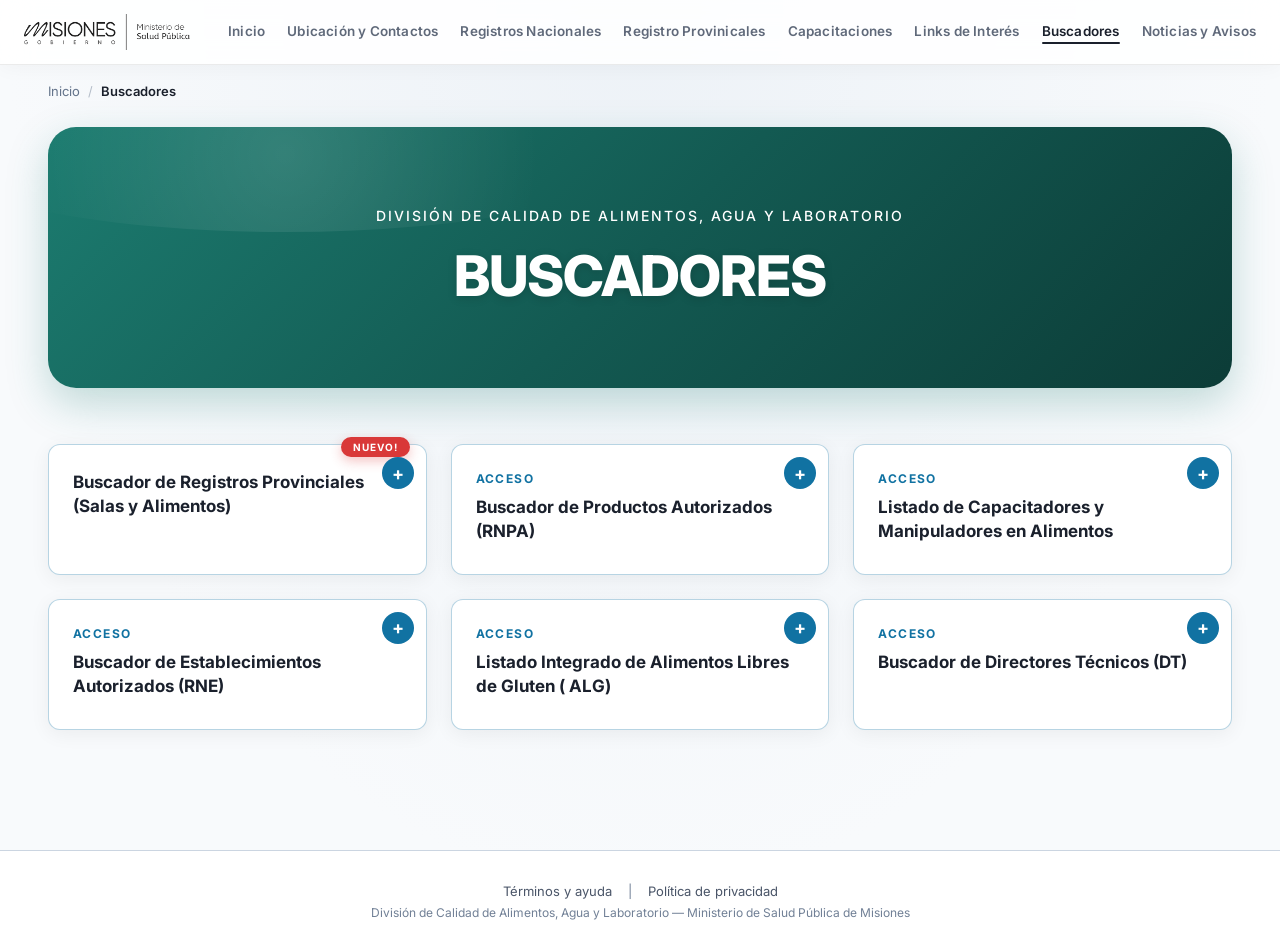
==== buscadores.html @ fe6b6f1d "Add files via upload" ====
<!DOCTYPE html>
<html lang="es">
<head>
<meta charset="UTF-8">
<meta name="viewport" content="width=device-width, initial-scale=1.0">
<title>Buscadores</title>
<meta name="description" content="División de Calidad de Alimentos, Agua y Laboratorio - Ministerio de Salud Pública de Misiones. Portal de información y descarga de instructivos.">
<link rel="preconnect" href="https://fonts.googleapis.com">
<link rel="preconnect" href="https://fonts.gstatic.com" crossorigin>
<link href="https://fonts.googleapis.com/css2?family=Inter:wght@400;500;600;700;800&display=swap" rel="stylesheet">
<link rel="stylesheet" href="style.css">

</head>
<body>
<div class="app-container">
</div>
  <header class="site-header">
    <div class="header-inner">
      <a href="index.html" class="logo-lockup" aria-label="Ir al inicio">
        <img src="logo.png" alt="Misiones Gobierno | Ministerio de Salud Pública">
      </a>
      <nav class="main-nav" aria-label="Navegación principal">
        <a href="index.html">Inicio</a>
        <a href="ubicacion-y-contactos.html">Ubicación y Contactos</a>
        <a href="rne-y-rnpa.html">Registros Nacionales</a>
        <a href="registro-de-artesanales.html">Registro Provinicales</a>
        <a href="capacitaciones.html">Capacitaciones</a>
        <a href="links-de-interes.html">Links de Interés</a>
        <a href="buscadores.html" aria-current="page">Buscadores</a>
        <a href="noticias-y-avisos.html">Noticias y Avisos</a>
      </nav>
    </div>
  </header>
<main>

  <div class="app-container">
    <nav class="breadcrumbs" aria-label="Breadcrumb">
      <a href="index.html">Inicio</a><span class="sep">/</span><span class="current">Buscadores</span>
    </nav>
  </div>
  <div class="app-container">
    <div class="hero hero-teal reveal">
      <p class="hero-eyebrow line3">DIVISIÓN DE CALIDAD DE ALIMENTOS, AGUA Y LABORATORIO</p>
      <h1 class="hero-title">BUSCADORES</h1>
    </div>
    <section class="section">
      <div class="buscadores-grid">
        <a href="https://salud.misiones.gob.ar/si-fe-ga/" target="_blank" rel="noopener noreferrer" class="plus-card cyan reveal">
          <span class="badge-new">Nuevo!</span>
          <span class="plus-circle">+</span>
          <p class="plus-title">Buscador de Registros Provinciales (Salas y Alimentos)</p>
        </a>
        <a href="https://inal.sifega.anmat.gob.ar/consultadealimentos/" target="_blank" rel="noopener noreferrer" class="plus-card cyan reveal">
          <p class="plus-eyebrow">Acceso</p>
          <span class="plus-circle">+</span>
          <p class="plus-title">Buscador de Productos Autorizados (RNPA)</p>
        </a>
        <a href="https://www.argentina.gob.ar/anmat/regulados/alimentos/sifega/busqueda-publica/manipuladores-y-capacitadores-en-manipulacion" target="_blank" rel="noopener noreferrer" class="plus-card cyan reveal">
          <p class="plus-eyebrow">Acceso</p>
          <span class="plus-circle">+</span>
          <p class="plus-title">Listado de Capacitadores y Manipuladores en Alimentos</p>
        </a>
        <a href="http://inal.sifega.anmat.gov.ar/consultadeRegistro/" target="_blank" rel="noopener noreferrer" class="plus-card cyan reveal">
          <p class="plus-eyebrow">Acceso</p>
          <span class="plus-circle">+</span>
          <p class="plus-title">Buscador de Establecimientos Autorizados (RNE)</p>
        </a>
        <a href="https://listadoalg.anmat.gob.ar/Home" target="_blank" rel="noopener noreferrer" class="plus-card cyan reveal">
          <p class="plus-eyebrow">Acceso</p>
          <span class="plus-circle">+</span>
          <p class="plus-title">Listado Integrado de Alimentos Libres de Gluten ( ALG)</p>
        </a>
        <a href="https://www.argentina.gob.ar/anmat/regulados/alimentos/sifega/busqueda-publica/directores-tecnicos" target="_blank" rel="noopener noreferrer" class="plus-card cyan reveal">
          <p class="plus-eyebrow">Acceso</p>
          <span class="plus-circle">+</span>
          <p class="plus-title">Buscador de Directores Técnicos (DT)</p>
        </a>
      </div>
    </section>

  </div>
</main>
  <footer class="site-footer">
    <div class="app-container footer-links">
      <a href="#" class="link-interactive">Términos y ayuda</a>
      <span class="separator">|</span>
      <a href="#" class="link-interactive">Política de privacidad</a>
      <div class="footer-canva">División de Calidad de Alimentos, Agua y Laboratorio &mdash; Ministerio de Salud Pública de Misiones</div>
    </div>
  </footer>
<script src="main.js"></script>
</body>
</html>
---- style.css ----
/* =========================================================
   DIVISIÓN DE CALIDAD DE ALIMENTOS, AGUA Y LABORATORIO
   Ministerio de Salud Pública - Misiones
   ========================================================= */

:root {
  --bg-primary: #F8FAFC;
  --bg-secondary: #EDF2F7;
  --bg-card: #FFFFFF;
  --bg-card-hover: #F1F5F9;
  --bg-input: #E2E8F0;

  --accent-gold: #B38600;
  --accent-gold-dark: #8C6900;
  --accent-gold-glow: rgba(179, 134, 0, 0.2);

  --accent-purple: #6B3BA7;
  --accent-purple-dark: #522B82;
  --accent-purple-glow: rgba(107, 59, 167, 0.2);

  --accent-orange: #D96B00;
  --accent-orange-dark: #B35400;
  --accent-orange-glow: rgba(217, 107, 0, 0.2);

  --accent-green: #1E8E53;
  --accent-green-dark: #156B3E;
  --accent-green-glow: rgba(30, 142, 83, 0.2);

  --accent-teal: #1C7C70;
  --accent-teal-dark: #135A52;
  --accent-teal-glow: rgba(28, 124, 112, 0.2);

  --accent-cyan: #1172A2;
  --accent-cyan-dark: #0C5276;
  --accent-cyan-glow: rgba(17, 114, 162, 0.2);

  --text-primary: #1A202C;
  --text-secondary: #4A5568;
  --text-tertiary: #64748B;
  --text-muted: #718096;
  --text-white: #FFFFFF;

  --border-color: #CBD5E1;
  --border-light: rgba(0, 0, 0, 0.08);

  --shadow-card: 0 4px 20px rgba(0, 0, 0, 0.06);
  --shadow-card-hover: 0 12px 32px rgba(0, 0, 0, 0.12);
  --shadow-glow-gold: 0 0 30px rgba(179, 134, 0, 0.12);
  --shadow-glow-purple: 0 0 30px rgba(107, 59, 167, 0.12);
  --shadow-glow-teal: 0 0 30px rgba(28, 124, 112, 0.12);

  --radius-sm: 6px;
  --radius-md: 12px;
  --radius-lg: 20px;
  --radius-xl: 28px;
  --radius-full: 9999px;

  --transition-fast: 0.2s cubic-bezier(0.4, 0, 0.2, 1);
  --transition-base: 0.35s cubic-bezier(0.4, 0, 0.2, 1);
  --transition-slow: 0.6s cubic-bezier(0.4, 0, 0.2, 1);
  --transition-bounce: 0.5s cubic-bezier(0.34, 1.56, 0.64, 1);

  --font-primary: 'Inter', -apple-system, BlinkMacSystemFont, 'Segoe UI', Roboto, sans-serif;
  --font-mono: 'JetBrains Mono', 'Fira Code', monospace;
}

* { box-sizing: border-box; }

html { scroll-behavior: smooth; }

body {
  margin: 0;
  font-family: var(--font-primary);
  color: var(--text-primary);
  background-color: var(--bg-primary);
  background-image:
    radial-gradient(ellipse at 50% 0%, #EDF2F7 0%, #F8FAFC 70%),
    radial-gradient(circle, rgba(0, 0, 0, 0.04) 1px, transparent 1px);
  background-size: auto, 40px 40px;
  background-attachment: fixed, fixed;
  min-height: 100vh;
  -webkit-font-smoothing: antialiased;
}

a { color: inherit; }
img { max-width: 100%; display: block; }
ul { list-style: none; margin: 0; padding: 0; }

.app-container {
  max-width: 1280px;
  margin: 0 auto;
  padding: 0 24px;
}
@media (min-width: 1024px) {
  .app-container { padding: 0 48px; }
}

:focus-visible {
  outline: 2px solid var(--accent-gold);
  outline-offset: 2px;
}

@media (prefers-reduced-motion: reduce) {
  * {
    animation-duration: 0.01ms !important;
    animation-iteration-count: 1 !important;
    transition-duration: 0.01ms !important;
    scroll-behavior: auto !important;
  }
}

/* =========================================================
   HEADER
   ========================================================= */
.site-header {
  position: sticky;
  top: 0;
  z-index: 1000;
  background: rgba(255, 255, 255, 0.88);
  backdrop-filter: blur(12px);
  -webkit-backdrop-filter: blur(12px);
  border-bottom: 1px solid rgba(0, 0, 0, 0.08);
  box-shadow: 0 2px 20px rgba(0, 0, 0, 0.04);
  transition: background var(--transition-base), box-shadow var(--transition-base);
}
.site-header.is-scrolled {
  background: rgba(255, 255, 255, 0.98);
  box-shadow: 0 4px 24px rgba(0, 0, 0, 0.08);
}
.header-inner {
  display: flex;
  flex-wrap: wrap;
  align-items: center;
  justify-content: space-between;
  gap: 10px 28px;
  max-width: 1280px;
  margin: 0 auto;
  padding: 14px 24px;
}
.logo-lockup {
  display: flex;
  align-items: center;
  gap: 16px;
  flex-shrink: 0;
}
.logo-lockup img {
  height: 36px;
  width: auto;
  filter: none;
}
@media (max-width: 640px) {
  .logo-lockup img { height: 28px; }
  .header-inner { padding: 12px 20px; }
}
.logo-divider {
  width: 1px;
  height: 32px;
  background: rgba(0, 0, 0, 0.15);
}

.main-nav {
  display: flex;
  flex-wrap: wrap;
  gap: 8px 22px;
  justify-content: flex-end;
  flex: 1 1 auto;
}
@media (max-width: 900px) {
  .main-nav { justify-content: flex-start; gap: 6px 16px; }
}
.main-nav a {
  font-size: 13.5px;
  font-weight: 600;
  color: var(--text-secondary);
  text-decoration: none;
  letter-spacing: 0.2px;
  white-space: nowrap;
  position: relative;
  padding-bottom: 3px;
  transition: opacity var(--transition-fast), color var(--transition-fast);
  opacity: 0.88;
}
.main-nav a::after {
  content: '';
  position: absolute;
  left: 0; bottom: -2px;
  width: 0%;
  height: 2px;
  background: var(--text-primary);
  border-radius: 2px;
  transition: width var(--transition-base);
}
.main-nav a:hover { opacity: 1; color: var(--text-primary); }
.main-nav a:hover::after { width: 100%; }
.main-nav a[aria-current="page"] {
  opacity: 1;
  color: var(--text-primary);
}
.main-nav a[aria-current="page"]::after { width: 100%; }

@media (max-width: 640px) {
  .main-nav a { font-size: 12.5px; }
}

/* =========================================================
   BREADCRUMBS
   ========================================================= */
.breadcrumbs {
  padding: 18px 0 0;
  font-size: 13px;
  color: var(--text-muted);
}
.breadcrumbs a {
  color: var(--text-tertiary);
  text-decoration: none;
  transition: color var(--transition-fast);
}
.breadcrumbs a:hover { color: var(--text-primary); }
.breadcrumbs .sep { margin: 0 8px; opacity: 0.5; }
.breadcrumbs .current { color: var(--text-primary); font-weight: 600; }

/* =========================================================
   HERO BANNER
   ========================================================= */
.hero {
  position: relative;
  overflow: hidden;
  margin-top: 28px;
  padding: 48px 32px;
  border-radius: var(--radius-xl);
  text-align: center;
  color: var(--text-white);
}
@media (min-width: 641px) { .hero { padding: 64px 48px; } }
@media (min-width: 1025px) { .hero { padding: 80px 64px; } }

.hero::before {
  content: '';
  position: absolute;
  top: -20%;
  left: -10%;
  width: 60%;
  height: 60%;
  background: radial-gradient(circle, rgba(255,255,255,0.6) 0%, transparent 70%);
  opacity: 0.2;
  border-radius: 50%;
  animation: floatGlow 12s ease-in-out infinite;
  pointer-events: none;
}

.hero-eyebrow {
  font-size: 14px;
  letter-spacing: 2px;
  text-transform: uppercase;
  font-weight: 500;
  opacity: 0.95;
  margin: 0 0 6px;
  animation: fadeInUp 0.6s ease both;
}
.hero-eyebrow + .hero-eyebrow { animation-delay: 0.1s; }
.hero-eyebrow.line3 { animation-delay: 0.2s; margin-bottom: 20px; }

.hero-title {
  font-size: 28px;
  font-weight: 800;
  letter-spacing: -0.02em;
  line-height: 1.15;
  margin: 0;
  text-shadow: 0 2px 10px rgba(0,0,0,0.15);
  animation: fadeInUp 0.6s ease 0.3s both;
  position: relative;
}
@media (min-width: 641px) { .hero-title { font-size: 40px; } }
@media (min-width: 1025px) { .hero-title { font-size: 56px; } }

.hero-gold   { background: linear-gradient(135deg, #B38600 0%, #8C6900 50%, #664C00 100%); box-shadow: 0 16px 40px rgba(179, 134, 0, 0.25); }
.hero-purple { background: linear-gradient(135deg, #6B3BA7 0%, #522B82 50%, #3B1E5F 100%); box-shadow: 0 16px 40px rgba(107, 59, 167, 0.25); }
.hero-orange { background: linear-gradient(135deg, #D96B00 0%, #B35400 50%, #8C4000 100%); box-shadow: 0 16px 40px rgba(217, 107, 0, 0.25); }
.hero-green  { background: linear-gradient(135deg, #1E8E53 0%, #156B3E 50%, #0E4B2B 100%); box-shadow: 0 16px 40px rgba(30, 142, 83, 0.25); }
.hero-teal   { background: linear-gradient(135deg, #1C7C70 0%, #135A52 50%, #0C3C37 100%); box-shadow: 0 16px 40px rgba(28, 124, 112, 0.25); }

@media (max-width: 640px) {
  .hero { padding: 32px 20px; }
  .hero-title { font-size: 26px; }
}

/* =========================================================
   SECTIONS
   ========================================================= */
.section {
  padding: 56px 0;
}
.section-title {
  font-size: 13px;
  font-weight: 700;
  letter-spacing: 1.6px;
  text-transform: uppercase;
  color: var(--text-tertiary);
  margin: 0 0 20px;
}
.section-title.accent-gold { color: var(--accent-gold); }
.section-title.accent-purple { color: var(--accent-purple); }
.section-title.accent-orange { color: var(--accent-orange); }
.section-title.accent-green { color: var(--accent-green); }
.section-title.accent-teal { color: var(--accent-teal); }
.section-title.accent-cyan { color: var(--accent-cyan); }

.reveal {
  opacity: 0;
  transform: translateY(24px);
  transition: opacity 0.5s ease, transform 0.5s ease;
}
.reveal.is-visible {
  opacity: 1;
  transform: translateY(0);
}

/* =========================================================
   CARDS
   ========================================================= */
.card {
  background: var(--bg-card);
  border-radius: var(--radius-md);
  border: 1px solid var(--border-color);
  padding: 24px;
  transition: all var(--transition-base);
  box-shadow: var(--shadow-card);
  position: relative;
  overflow: hidden;
  text-decoration: none;
  display: block;
  color: inherit;
}
.card:hover {
  transform: translateY(-4px) scale(1.005);
  border-color: rgba(0, 0, 0, 0.18);
  box-shadow: var(--shadow-card-hover);
  background: var(--bg-card-hover);
}
.card-accent-gold   { border-left: 4px solid var(--accent-gold); }
.card-accent-purple { border-left: 4px solid var(--accent-purple); }
.card-accent-orange { border-left: 4px solid var(--accent-orange); }
.card-accent-green  { border-left: 4px solid var(--accent-green); }
.card-accent-teal   { border-left: 4px solid var(--accent-teal); }
.card-accent-cyan   { border-left: 4px solid var(--accent-cyan); }

.card-label {
  font-size: 12px;
  font-weight: 700;
  letter-spacing: 1.4px;
  text-transform: uppercase;
  margin: 0 0 10px;
}
.card-label.gold { color: var(--accent-gold); }
.card-label.purple { color: var(--accent-purple); }
.card-label.orange { color: var(--accent-orange); }
.card-label.green { color: var(--accent-green); }
.card-label.teal { color: var(--accent-teal); }
.card-label.cyan { color: var(--accent-cyan); }

.card-heading {
  font-size: 17px;
  font-weight: 700;
  color: var(--text-primary);
  margin: 0 0 6px;
  line-height: 1.35;
}
.card-body {
  font-size: 14px;
  color: var(--text-secondary);
  line-height: 1.5;
  margin: 0;
}
.card-meta {
  font-size: 13px;
  color: var(--text-tertiary);
  margin: 4px 0 0;
}
.card-meta strong { color: var(--text-primary); font-weight: 600; }

.cards-grid {
  display: grid;
  gap: 20px;
  grid-template-columns: 1fr;
}
@media (min-width: 641px) { .cards-grid.cols-2 { grid-template-columns: repeat(2, 1fr); } }
@media (min-width: 900px) { .cards-grid.cols-3 { grid-template-columns: repeat(3, 1fr); } }

/* =========================================================
   BUTTONS
   ========================================================= */
.btn-primary {
  display: inline-flex;
  align-items: center;
  gap: 10px;
  background: linear-gradient(135deg, var(--accent-gold), var(--accent-gold-dark));
  color: var(--text-white);
  font-weight: 600;
  font-size: 14px;
  padding: 14px 32px;
  border-radius: var(--radius-full);
  border: none;
  cursor: pointer;
  text-decoration: none;
  transition: all var(--transition-base);
  box-shadow: 0 4px 16px rgba(179, 134, 0, 0.25);
  position: relative;
  overflow: hidden;
}
.btn-primary:hover {
  transform: translateY(-2px) scale(1.02);
  box-shadow: 0 8px 24px rgba(179, 134, 0, 0.35);
}
.btn-primary:active { transform: scale(0.97); }

.btn-outline {
  display: inline-flex;
  align-items: center;
  gap: 8px;
  background: #FFFFFF;
  color: var(--text-primary);
  font-weight: 600;
  font-size: 13px;
  padding: 10px 22px;
  border-radius: var(--radius-full);
  border: 1px solid var(--border-color);
  cursor: pointer;
  text-decoration: none;
  transition: all var(--transition-fast);
  box-shadow: 0 2px 6px rgba(0,0,0,0.03);
}
.btn-outline:hover {
  background: var(--bg-secondary);
  border-color: var(--text-tertiary);
}

.download-banner {
  display: flex;
  align-items: center;
  justify-content: space-between;
  gap: 16px;
  padding: 22px 28px;
  border-radius: var(--radius-lg);
  color: var(--text-white);
  font-weight: 700;
  font-size: 15px;
  letter-spacing: 0.3px;
  text-decoration: none;
  margin-bottom: 32px;
  background: var(--accent-teal);
  backdrop-filter: blur(4px);
  border: 1px solid rgba(0,0,0,0.05);
  transition: all var(--transition-base);
}
.download-banner:hover { transform: translateY(-2px); box-shadow: var(--shadow-card-hover); }
.download-banner.orange { background: linear-gradient(135deg, var(--accent-orange), var(--accent-orange-dark)); border: none; }
.download-banner.green  { background: linear-gradient(135deg, var(--accent-green), var(--accent-green-dark)); border: none; }
.download-banner .cloud-icon { font-size: 24px; flex-shrink: 0; }

/* =========================================================
   LINKS
   ========================================================= */
.link-interactive {
  color: var(--text-primary);
  text-decoration: none;
  position: relative;
  transition: color var(--transition-fast);
}
.link-interactive::after {
  content: '';
  position: absolute;
  bottom: -2px; left: 0;
  width: 0%; height: 2px;
  background: var(--accent-gold);
  transition: width var(--transition-base);
}
.link-interactive:hover { color: var(--accent-gold-dark); }
.link-interactive:hover::after { width: 100%; }

.arrow-link {
  display: inline-flex;
  align-items: center;
  gap: 6px;
  text-decoration: none;
  color: inherit;
}
.arrow-link .arrow { transition: transform var(--transition-fast); }
.arrow-link:hover .arrow { transform: translateX(4px); }

/* download list */
.download-list {
  display: flex;
  flex-direction: column;
  gap: 10px;
  margin: 20px 0 0;
}
.download-item {
  display: flex;
  align-items: center;
  justify-content: space-between;
  gap: 12px;
  padding: 14px 18px;
  background: var(--bg-card);
  border: 1px solid var(--border-color);
  border-radius: var(--radius-sm);
  text-decoration: none;
  color: var(--text-primary);
  font-size: 14px;
  font-weight: 500;
  transition: all var(--transition-fast);
}
.download-item:hover {
  background: var(--bg-card-hover);
  border-color: var(--accent-teal);
  color: var(--accent-teal-dark);
  transform: translateX(4px);
}
.download-item .dl-icon { flex-shrink: 0; opacity: 0.75; }

/* =========================================================
   GRID CARDS WITH + ICON (buscadores / links de interes)
   ========================================================= */
.plus-card {
  position: relative;
  background: var(--bg-card);
  border-radius: var(--radius-md);
  border: 1px solid var(--border-color);
  padding: 26px 24px;
  transition: all var(--transition-base);
  text-decoration: none;
  display: block;
  color: inherit;
  box-shadow: var(--shadow-card);
}
.plus-card:hover {
  transform: translateY(-4px);
  box-shadow: var(--shadow-card-hover);
}
.plus-card .plus-circle {
  position: absolute;
  top: 12px; right: 12px;
  width: 32px; height: 32px;
  border-radius: 50%;
  display: flex; align-items: center; justify-content: center;
  color: #fff;
  font-size: 18px;
  font-weight: 700;
  transition: transform 0.4s ease;
}
.plus-card:hover .plus-circle { transform: rotate(90deg) scale(1.1); }
.plus-card .badge-new {
  position: absolute;
  top: -8px; right: 16px;
  background: #D93838;
  box-shadow: 0 4px 12px rgba(217, 56, 56, 0.3);
  padding: 4px 12px;
  border-radius: var(--radius-full);
  font-size: 10px;
  font-weight: 700;
  letter-spacing: 1px;
  text-transform: uppercase;
  color: #fff;
  animation: pulse 2s ease-in-out infinite;
}
.plus-card .plus-eyebrow {
  font-size: 12px;
  font-weight: 700;
  letter-spacing: 1.4px;
  text-transform: uppercase;
  margin: 0 0 10px;
}
.plus-card .plus-title {
  font-size: 17px;
  font-weight: 700;
  color: var(--text-primary);
  margin: 0 0 4px;
  line-height: 1.4;
}
.plus-card .plus-sub {
  font-size: 13px;
  color: var(--text-secondary);
  margin: 0;
}

.plus-card.teal { border-color: rgba(28,124,112,0.3); }
.plus-card.teal .plus-circle { background: var(--accent-teal); }
.plus-card.teal .plus-eyebrow { color: var(--accent-teal); }

.plus-card.cyan { border-color: rgba(17,114,162,0.3); }
.plus-card.cyan .plus-circle { background: var(--accent-cyan); }
.plus-card.cyan .plus-eyebrow { color: var(--accent-cyan); }

.buscadores-grid {
  display: grid;
  gap: 24px;
}
@media (max-width: 640px) { .buscadores-grid { grid-template-columns: 1fr; } }
@media (min-width: 641px) and (max-width: 1024px) { .buscadores-grid { grid-template-columns: repeat(2, 1fr); } }
@media (min-width: 1025px) { .buscadores-grid { grid-template-columns: repeat(3, 1fr); } }

/* =========================================================
   CONTACT CARD (WhatsApp)
   ========================================================= */
.contact-card {
  max-width: 480px;
  margin: 0 auto;
  background: var(--bg-card);
  border: 2px solid var(--accent-gold);
  border-radius: var(--radius-lg);
  padding: 28px 32px;
  position: relative;
  box-shadow: var(--shadow-card);
}
.contact-card .contact-title {
  color: var(--accent-gold);
  font-size: 13px;
  font-weight: 700;
  letter-spacing: 1.4px;
  text-transform: uppercase;
  margin: 0 0 8px;
}
.contact-card .whatsapp-icon {
  position: absolute;
  top: 24px; right: 28px;
  width: 34px; height: 34px;
  color: #128C7E;
}
.contact-card .contact-sub {
  color: var(--text-secondary);
  font-size: 14px;
  margin: 0 0 16px;
}
.contact-card .contact-phone {
  font-size: 30px;
  font-weight: 800;
  color: var(--text-primary);
  text-decoration: none;
  display: inline-block;
  margin-bottom: 16px;
  transition: color var(--transition-fast);
}
.contact-card .contact-phone:hover { color: #128C7E; }
.contact-card .contact-hours {
  font-size: 14px;
  color: var(--text-secondary);
  line-height: 1.6;
  margin: 0;
}

/* =========================================================
   AREA / SECTOR CONTACT CARDS
   ========================================================= */
.area-card {
  background: var(--bg-card);
  border: 1px solid var(--border-color);
  border-left: 4px solid var(--accent-teal);
  border-radius: var(--radius-md);
  padding: 22px 24px;
  transition: all var(--transition-base);
  box-shadow: var(--shadow-card);
}
.area-card:hover {
  transform: translateY(-3px);
  box-shadow: var(--shadow-card-hover);
  border-color: rgba(0,0,0,0.15);
}
.area-card .area-name {
  font-size: 13px;
  font-weight: 700;
  letter-spacing: 0.8px;
  text-transform: uppercase;
  color: var(--accent-teal);
  margin: 0 0 10px;
}
.area-card .area-email {
  display: inline-block;
  color: var(--text-primary);
  font-size: 14px;
  font-weight: 600;
  text-decoration: none;
  word-break: break-all;
  margin-bottom: 10px;
  border-bottom: 1px dotted var(--border-color);
}
.area-card .area-email:hover { color: var(--accent-teal); border-color: var(--accent-teal); }
.area-card .area-resp-label {
  font-style: italic;
  font-size: 12px;
  color: var(--text-muted);
  margin: 0 0 2px;
}
.area-card .area-resp-name {
  font-style: italic;
  font-size: 14px;
  color: var(--text-secondary);
  margin: 0;
}

/* =========================================================
   MAP / LOCATION BLOCK
   ========================================================= */
.location-block {
  display: grid;
  gap: 32px;
  grid-template-columns: 1fr;
  align-items: start;
}
@media (min-width: 900px) {
  .location-block { grid-template-columns: 1.1fr 0.9fr; }
}
.location-address {
  font-size: 17px;
  line-height: 1.8;
  color: var(--text-secondary);
}
.location-address em { color: var(--text-primary); font-style: italic; }
.location-address strong { color: var(--text-primary); font-weight: 700; }
.location-note {
  margin-top: 16px;
  font-size: 14px;
  color: var(--text-secondary);
  font-style: italic;
}
.map-embed-wrap {
  border-radius: var(--radius-md);
  overflow: hidden;
  border: 1px solid var(--border-color);
  box-shadow: var(--shadow-card);
}
.map-embed-wrap iframe {
  width: 100%;
  height: 320px;
  border: 0;
  display: block;
}
.maps-cta {
  margin-top: 14px;
  display: flex;
  align-items: center;
  justify-content: space-between;
  gap: 12px;
}
.maps-cta .maps-label {
  font-size: 12px;
  font-weight: 700;
  letter-spacing: 1.4px;
  text-transform: uppercase;
  color: var(--accent-teal);
}

/* =========================================================
   NEWS
   ========================================================= */
.news-card {
  background: var(--bg-card);
  border-radius: var(--radius-md);
  padding: 28px 32px;
  border: 1px solid var(--border-color);
  border-left: 4px solid var(--accent-gold);
  transition: all var(--transition-base);
  box-shadow: var(--shadow-card);
}
.news-card:hover {
  transform: translateX(6px);
  box-shadow: var(--shadow-card-hover);
}
.news-date {
  font-size: 12px;
  color: var(--text-secondary);
  letter-spacing: 1px;
  text-transform: uppercase;
  margin: 0 0 8px;
}
.news-title {
  font-size: 22px;
  font-weight: 700;
  color: var(--accent-gold-dark);
  margin: 0 0 12px;
}
.news-body {
  font-style: italic;
  color: var(--text-secondary);
  line-height: 1.7;
  margin: 0 0 16px;
}
.news-course-name {
  font-weight: 700;
  color: var(--text-primary);
  background: var(--bg-secondary);
  border-left: 3px solid var(--accent-gold);
  padding: 14px 18px;
  border-radius: var(--radius-sm);
  margin: 0 0 18px;
  line-height: 1.6;
}
.news-card .btn-primary { margin-top: 4px; }

/* =========================================================
   ATTENTION / WARNING BOX
   ========================================================= */
.attention-box {
  background: #FFFBEB;
  border: 1px solid #FCD34D;
  border-radius: var(--radius-md);
  padding: 24px 28px;
}
.attention-box .attention-title {
  color: var(--accent-gold-dark);
  font-weight: 700;
  font-size: 15px;
  margin: 0 0 12px;
}
.attention-box p { color: var(--text-primary); font-size: 14px; line-height: 1.7; margin: 0 0 10px; }
.attention-box ul { padding-left: 0; margin-top: 8px; }
.attention-box li {
  color: var(--text-primary);
  font-size: 14px;
  line-height: 1.7;
  margin-bottom: 10px;
  padding-left: 22px;
  position: relative;
}
.attention-box li::before {
  content: '';
  position: absolute;
  left: 0; top: 9px;
  width: 6px; height: 6px;
  border-radius: 50%;
  background: var(--accent-gold);
}

/* =========================================================
   FOOTER
   ========================================================= */
.site-footer {
  background: #FFFFFF;
  backdrop-filter: blur(8px);
  border-top: 1px solid var(--border-color);
  padding: 32px 24px;
  text-align: center;
  margin-top: 64px;
}
.footer-links {
  color: var(--text-secondary);
  font-size: 13px;
}
.footer-links a { text-decoration: none; color: var(--text-secondary); transition: color var(--transition-fast); }
.footer-links a:hover { color: var(--text-primary); }
.footer-links .separator { margin: 0 12px; color: var(--text-muted); }
.footer-canva { margin-top: 6px; font-size: 12px; color: var(--text-muted); }

/* =========================================================
   ANIMATIONS
   ========================================================= */
@keyframes fadeInUp {
  from { opacity: 0; transform: translateY(24px); }
  to   { opacity: 1; transform: translateY(0); }
}
@keyframes fadeInScale {
  from { opacity: 0; transform: scale(0.92); }
  to   { opacity: 1; transform: scale(1); }
}
@keyframes slideDown {
  from { opacity: 0; transform: translateY(-12px); }
  to   { opacity: 1; transform: translateY(0); }
}
@keyframes pulse {
  0%, 100% { opacity: 1; transform: scale(1); }
  50%      { opacity: 0.7; transform: scale(0.95); }
}
@keyframes floatGlow {
  0%   { transform: translate(0, 0) scale(1); opacity: 0.2; }
  50%  { transform: translate(10%, -10%) scale(1.2); opacity: 0.3; }
  100% { transform: translate(0, 0) scale(1); opacity: 0.2; }
}

/* =========================================================
   UTILITIES
   ========================================================= */
.mt-0 { margin-top: 0; }
.text-center { text-align: center; }
.section-lead {
  max-width: 640px;
  color: var(--text-secondary);
  font-size: 15px;
  line-height: 1.6;
}
.divider-soft {
  height: 1px;
  background: var(--border-color);
  margin: 48px 0;
  border: none;
}
.eyebrow-label {
  display: inline-block;
  font-size: 11px;
  font-weight: 700;
  letter-spacing: 1.4px;
  text-transform: uppercase;
  color: var(--text-tertiary);
  margin-bottom: 6px;
}
.welcome-title {
  font-size: 26px;
  font-weight: 800;
  letter-spacing: 0.5px;
  margin: 0 0 10px;
  color: var(--text-primary);
}
.welcome-sub {
  font-size: 15px;
  color: var(--text-secondary);
  margin: 0 0 6px;
}
.welcome-hint {
  font-size: 13px;
  color: var(--text-muted);
  font-style: italic;
  margin: 0;
}
.news-teaser {
  background: var(--bg-card);
  border: 1px solid var(--border-color);
  border-radius: var(--radius-md);
  padding: 22px 24px;
  box-shadow: var(--shadow-card);
}
.news-teaser .info-icon {
  width: 30px; height: 30px;
  border-radius: 50%;
  background: var(--accent-gold);
  color: var(--text-white);
  display: flex; align-items: center; justify-content: center;
  font-weight: 800;
  font-size: 15px;
  margin-bottom: 12px;
}
.news-teaser .teaser-label {
  font-size: 11px;
  font-weight: 700;
  letter-spacing: 1.4px;
  text-transform: uppercase;
  color: var(--accent-gold-dark);
  margin: 0 0 8px;
}
.news-teaser a {
  color: var(--text-primary);
  font-size: 16px;
  font-weight: 600;
  text-decoration: none;
}
.news-teaser a:hover { color: var(--accent-gold-dark); }

.welcome-news-grid {
  display: grid;
  gap: 20px;
  grid-template-columns: 1fr;
}
@media (min-width: 800px) {
  .welcome-news-grid { grid-template-columns: 1.4fr 1fr; align-items: start; }
}
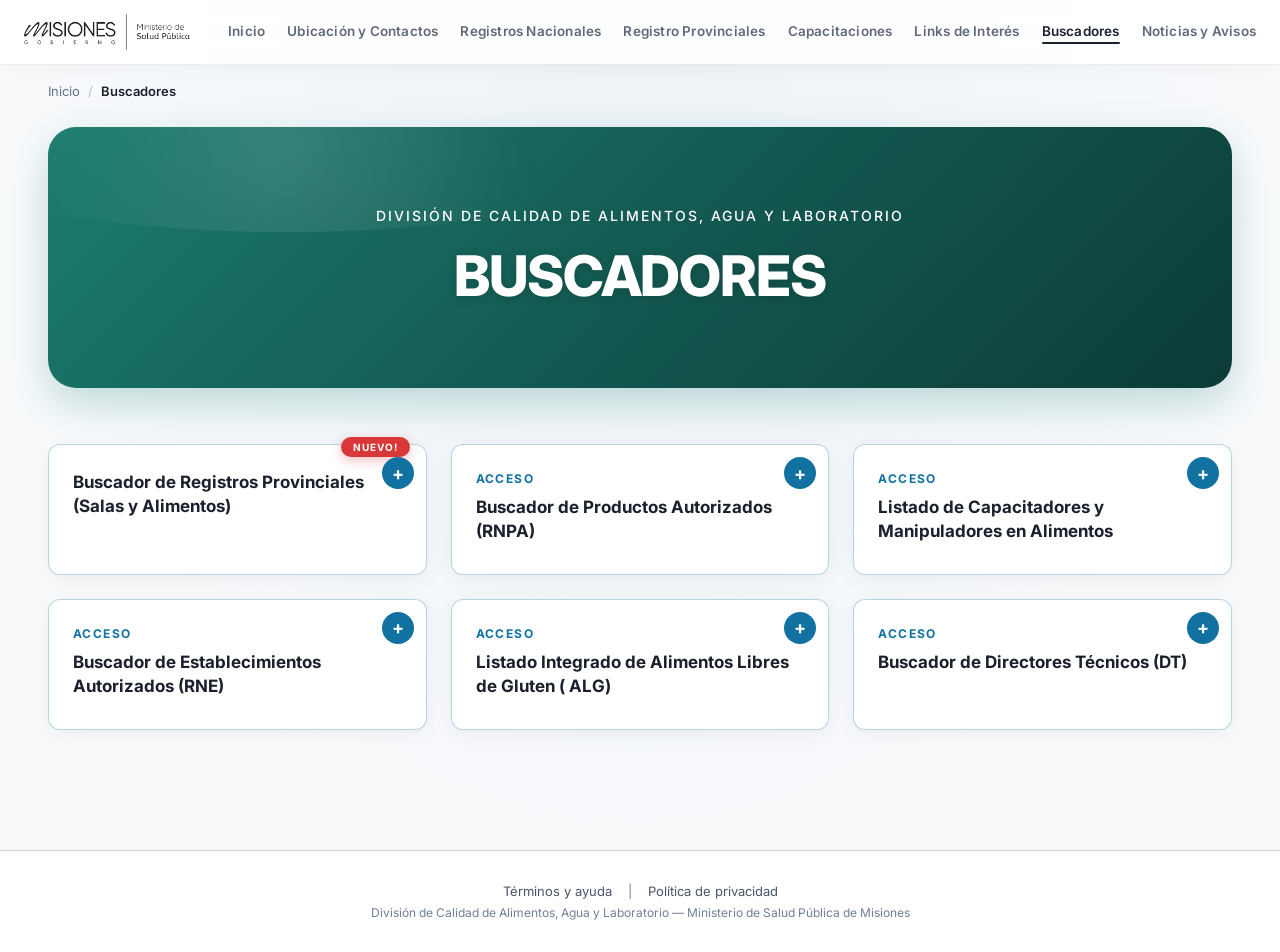
==== commit 9e3cc211: "Update navigation links for national and provincial records" ====
--- a/buscadores.html
+++ b/buscadores.html
@@ -22,8 +22,8 @@
       <nav class="main-nav" aria-label="Navegación principal">
         <a href="index.html">Inicio</a>
         <a href="ubicacion-y-contactos.html">Ubicación y Contactos</a>
-        <a href="rne-y-rnpa.html">Registros Nacionales</a>
-        <a href="registro-de-artesanales.html">Registro Provinicales</a>
+        <a href="registros-nacionales.html">Registros Nacionales</a>
+        <a href="registros-provinciales.html">Registro Provinciales</a>
         <a href="capacitaciones.html">Capacitaciones</a>
         <a href="links-de-interes.html">Links de Interés</a>
         <a href="buscadores.html" aria-current="page">Buscadores</a>
--- a/style.css
+++ b/style.css
@@ -517,6 +517,37 @@
 }
 .download-item .dl-icon { flex-shrink: 0; opacity: 0.75; }
 
+.download-guide {
+  max-width: 900px;
+  margin: 20px auto;
+  padding: 18px 30px;
+  border: 2px solid var(--accent-gold);
+  border-radius: 40px;
+  background: var(--bg-card);
+  color: var(--text-secondary);
+  text-align: center;
+}
+.download-guide h3 {
+  margin: 0 0 8px;
+  color: var(--text-primary);
+  font-size: 19px;
+  font-weight: 700;
+}
+.download-guide ol {
+  margin: 0;
+  padding: 0;
+  list-style-position: inside;
+  font-size: 15px;
+  font-style: italic;
+  line-height: 1.55;
+}
+.download-guide li + li { margin-top: 2px; }
+@media (max-width: 640px) {
+  .download-guide { padding: 16px 18px; border-radius: 28px; }
+  .download-guide h3 { font-size: 17px; }
+  .download-guide ol { font-size: 14px; }
+}
+
 /* =========================================================
    GRID CARDS WITH + ICON (buscadores / links de interes)
    ========================================================= */
@@ -958,4 +989,4 @@
 }
 @media (min-width: 800px) {
   .welcome-news-grid { grid-template-columns: 1.4fr 1fr; align-items: start; }
-}+}
